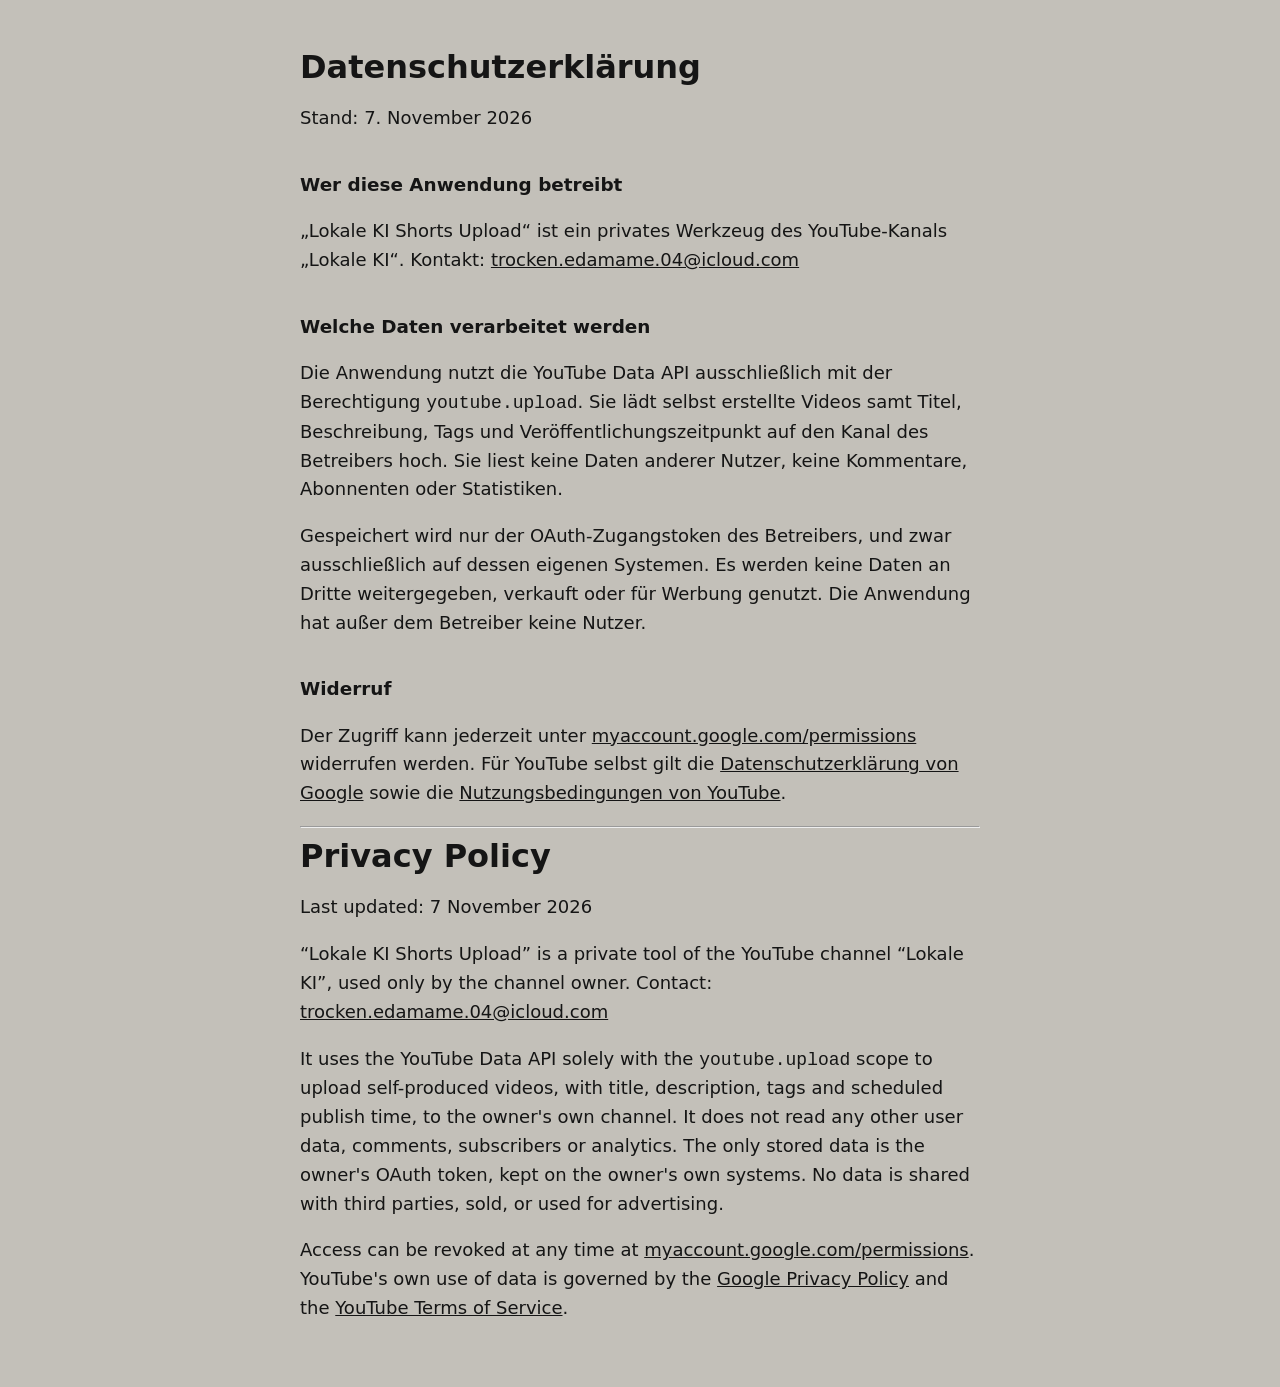
==== datenschutz.html @ 5244278d "Add files via upload" ====
<!doctype html>
<html lang="de">
<head>
<meta charset="utf-8">
<meta name="viewport" content="width=device-width, initial-scale=1">
<title>Datenschutz – Lokale KI</title>
<style>
  body { margin: 0; background: #C3C0B9; color: #151515; font: 18px/1.6 system-ui, -apple-system, "Segoe UI", sans-serif; }
  main { max-width: 680px; margin: 0 auto; padding: 48px 16px; }
  h1 { font-size: 2rem; line-height: 1.2; margin: 0 0 .5em; }
  h2 { font-size: 1.15rem; margin-top: 2em; }
  a { color: #151515; }
</style>
</head>
<body>
<main>
  <h1>Datenschutzerklärung</h1>
  <p>Stand: 7. November 2026</p>

  <h2>Wer diese Anwendung betreibt</h2>
  <p>„Lokale KI Shorts Upload“ ist ein privates Werkzeug des YouTube-Kanals „Lokale KI“.
     Kontakt: <a href="mailto:trocken.edamame.04@icloud.com">trocken.edamame.04@icloud.com</a></p>

  <h2>Welche Daten verarbeitet werden</h2>
  <p>Die Anwendung nutzt die YouTube Data API ausschließlich mit der Berechtigung <code>youtube.upload</code>.
     Sie lädt selbst erstellte Videos samt Titel, Beschreibung, Tags und Veröffentlichungszeitpunkt auf den Kanal
     des Betreibers hoch. Sie liest keine Daten anderer Nutzer, keine Kommentare, Abonnenten oder Statistiken.</p>
  <p>Gespeichert wird nur der OAuth-Zugangstoken des Betreibers, und zwar ausschließlich auf dessen eigenen Systemen.
     Es werden keine Daten an Dritte weitergegeben, verkauft oder für Werbung genutzt.
     Die Anwendung hat außer dem Betreiber keine Nutzer.</p>

  <h2>Widerruf</h2>
  <p>Der Zugriff kann jederzeit unter
     <a href="https://myaccount.google.com/permissions">myaccount.google.com/permissions</a> widerrufen werden.
     Für YouTube selbst gilt die <a href="https://policies.google.com/privacy">Datenschutzerklärung von Google</a>
     sowie die <a href="https://www.youtube.com/t/terms">Nutzungsbedingungen von YouTube</a>.</p>

  <hr>

  <h1>Privacy Policy</h1>
  <p>Last updated: 7 November 2026</p>
  <p>“Lokale KI Shorts Upload” is a private tool of the YouTube channel “Lokale KI”, used only by the channel owner.
     Contact: <a href="mailto:trocken.edamame.04@icloud.com">trocken.edamame.04@icloud.com</a></p>
  <p>It uses the YouTube Data API solely with the <code>youtube.upload</code> scope to upload self-produced videos,
     with title, description, tags and scheduled publish time, to the owner's own channel. It does not read any
     other user data, comments, subscribers or analytics. The only stored data is the owner's OAuth token, kept on the
     owner's own systems. No data is shared with third parties, sold, or used for advertising.</p>
  <p>Access can be revoked at any time at
     <a href="https://myaccount.google.com/permissions">myaccount.google.com/permissions</a>.
     YouTube's own use of data is governed by the <a href="https://policies.google.com/privacy">Google Privacy Policy</a>
     and the <a href="https://www.youtube.com/t/terms">YouTube Terms of Service</a>.</p>
</main>
</body>
</html>
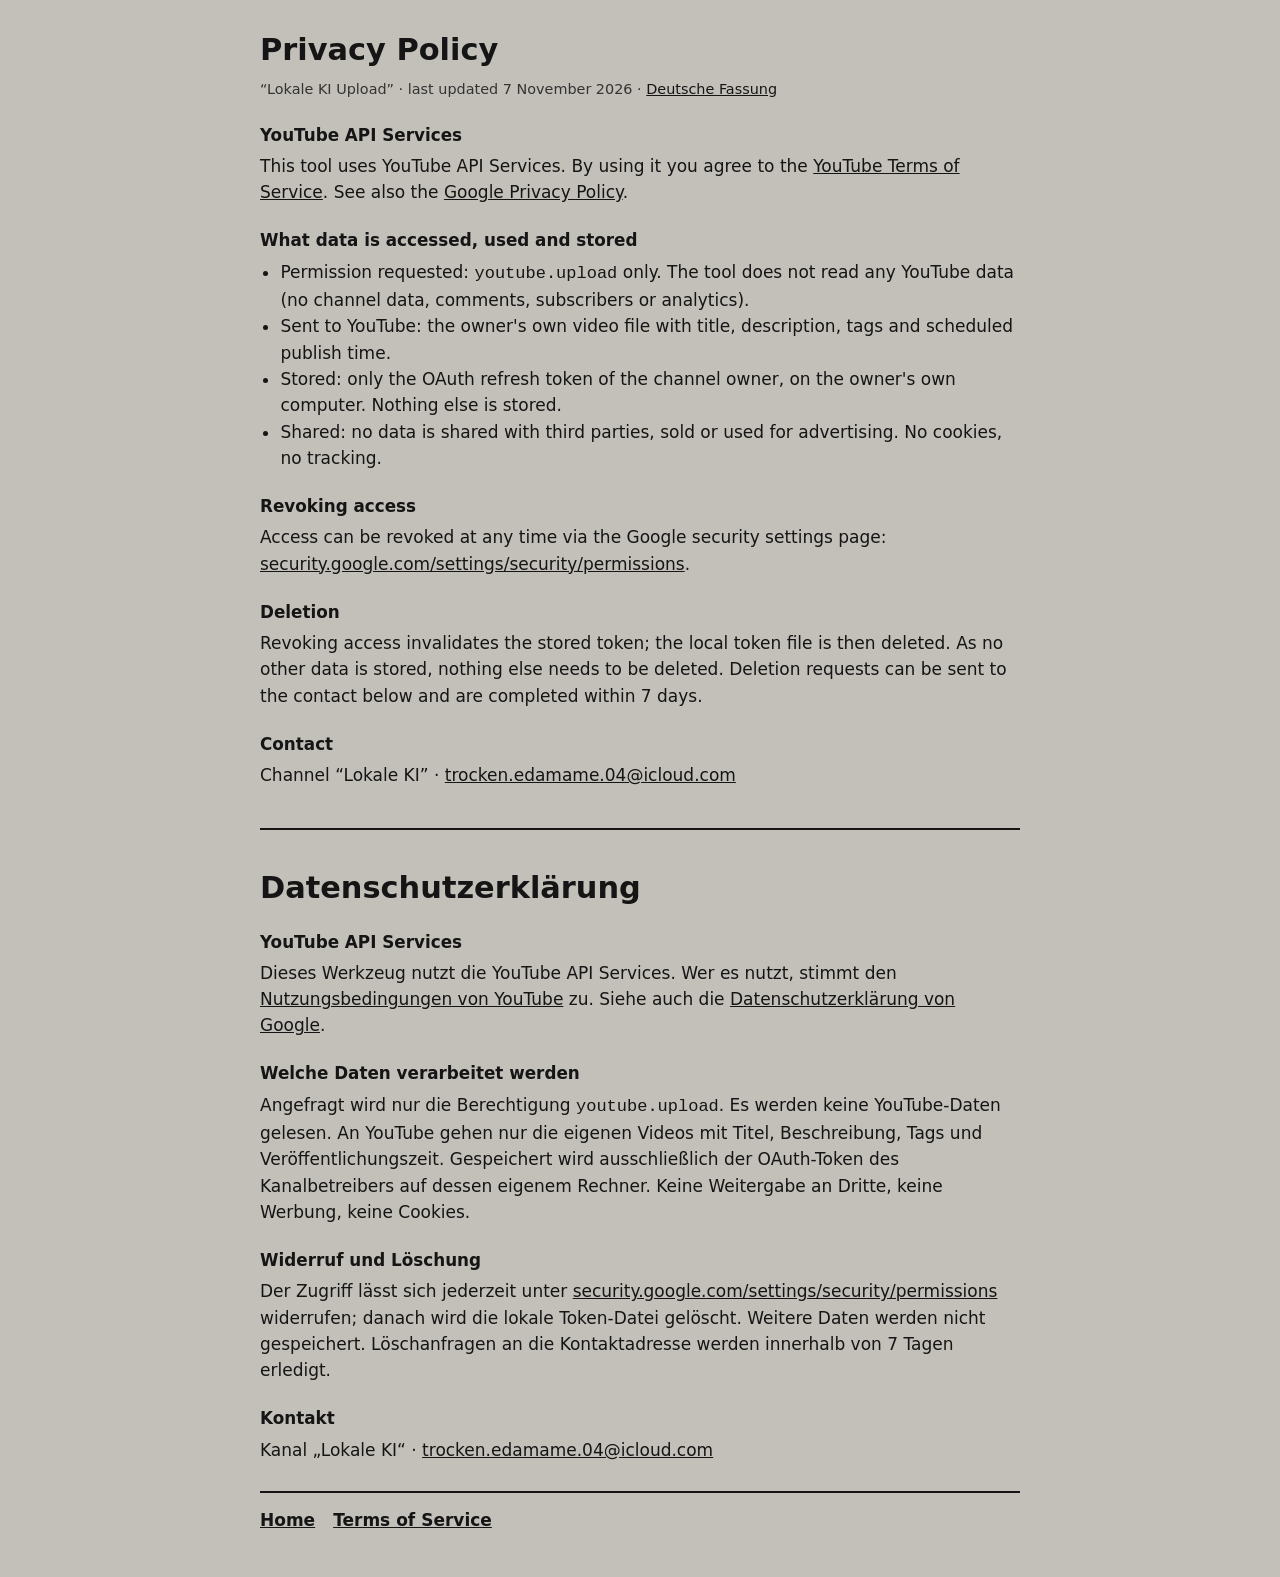
==== commit 2cc0df90: "Add files via upload" ====
--- a/datenschutz.html
+++ b/datenschutz.html
@@ -1,54 +1,62 @@
 <!doctype html>
-<html lang="de">
+<html lang="en">
 <head>
 <meta charset="utf-8">
 <meta name="viewport" content="width=device-width, initial-scale=1">
-<title>Datenschutz – Lokale KI</title>
-<style>
-  body { margin: 0; background: #C3C0B9; color: #151515; font: 18px/1.6 system-ui, -apple-system, "Segoe UI", sans-serif; }
-  main { max-width: 680px; margin: 0 auto; padding: 48px 16px; }
-  h1 { font-size: 2rem; line-height: 1.2; margin: 0 0 .5em; }
-  h2 { font-size: 1.15rem; margin-top: 2em; }
-  a { color: #151515; }
-</style>
+<title>Privacy Policy – Lokale KI Upload</title>
+<link rel="stylesheet" href="style.css">
 </head>
 <body>
 <main>
-  <h1>Datenschutzerklärung</h1>
-  <p>Stand: 7. November 2026</p>
+  <h1>Privacy Policy</h1>
+  <p class="small">“Lokale KI Upload” · last updated 7 November 2026 · <a href="#de">Deutsche Fassung</a></p>
 
-  <h2>Wer diese Anwendung betreibt</h2>
-  <p>„Lokale KI Shorts Upload“ ist ein privates Werkzeug des YouTube-Kanals „Lokale KI“.
-     Kontakt: <a href="mailto:trocken.edamame.04@icloud.com">trocken.edamame.04@icloud.com</a></p>
+  <h2>YouTube API Services</h2>
+  <p>This tool uses YouTube API Services. By using it you agree to the
+     <a href="https://www.youtube.com/t/terms">YouTube Terms of Service</a>.
+     See also the <a href="https://policies.google.com/privacy">Google Privacy Policy</a>.</p>
 
-  <h2>Welche Daten verarbeitet werden</h2>
-  <p>Die Anwendung nutzt die YouTube Data API ausschließlich mit der Berechtigung <code>youtube.upload</code>.
-     Sie lädt selbst erstellte Videos samt Titel, Beschreibung, Tags und Veröffentlichungszeitpunkt auf den Kanal
-     des Betreibers hoch. Sie liest keine Daten anderer Nutzer, keine Kommentare, Abonnenten oder Statistiken.</p>
-  <p>Gespeichert wird nur der OAuth-Zugangstoken des Betreibers, und zwar ausschließlich auf dessen eigenen Systemen.
-     Es werden keine Daten an Dritte weitergegeben, verkauft oder für Werbung genutzt.
-     Die Anwendung hat außer dem Betreiber keine Nutzer.</p>
+  <h2>What data is accessed, used and stored</h2>
+  <ul>
+    <li>Permission requested: <code>youtube.upload</code> only. The tool does not read any YouTube data
+        (no channel data, comments, subscribers or analytics).</li>
+    <li>Sent to YouTube: the owner's own video file with title, description, tags and scheduled publish time.</li>
+    <li>Stored: only the OAuth refresh token of the channel owner, on the owner's own computer. Nothing else is stored.</li>
+    <li>Shared: no data is shared with third parties, sold or used for advertising. No cookies, no tracking.</li>
+  </ul>
 
-  <h2>Widerruf</h2>
-  <p>Der Zugriff kann jederzeit unter
-     <a href="https://myaccount.google.com/permissions">myaccount.google.com/permissions</a> widerrufen werden.
-     Für YouTube selbst gilt die <a href="https://policies.google.com/privacy">Datenschutzerklärung von Google</a>
-     sowie die <a href="https://www.youtube.com/t/terms">Nutzungsbedingungen von YouTube</a>.</p>
+  <h2>Revoking access</h2>
+  <p>Access can be revoked at any time via the Google security settings page:
+     <a href="https://security.google.com/settings/security/permissions">security.google.com/settings/security/permissions</a>.</p>
+
+  <h2>Deletion</h2>
+  <p>Revoking access invalidates the stored token; the local token file is then deleted. As no other data is stored,
+     nothing else needs to be deleted. Deletion requests can be sent to the contact below and are completed within 7 days.</p>
+
+  <h2>Contact</h2>
+  <p>Channel “Lokale KI” · <a href="mailto:trocken.edamame.04@icloud.com">trocken.edamame.04@icloud.com</a></p>
 
   <hr>
 
-  <h1>Privacy Policy</h1>
-  <p>Last updated: 7 November 2026</p>
-  <p>“Lokale KI Shorts Upload” is a private tool of the YouTube channel “Lokale KI”, used only by the channel owner.
-     Contact: <a href="mailto:trocken.edamame.04@icloud.com">trocken.edamame.04@icloud.com</a></p>
-  <p>It uses the YouTube Data API solely with the <code>youtube.upload</code> scope to upload self-produced videos,
-     with title, description, tags and scheduled publish time, to the owner's own channel. It does not read any
-     other user data, comments, subscribers or analytics. The only stored data is the owner's OAuth token, kept on the
-     owner's own systems. No data is shared with third parties, sold, or used for advertising.</p>
-  <p>Access can be revoked at any time at
-     <a href="https://myaccount.google.com/permissions">myaccount.google.com/permissions</a>.
-     YouTube's own use of data is governed by the <a href="https://policies.google.com/privacy">Google Privacy Policy</a>
-     and the <a href="https://www.youtube.com/t/terms">YouTube Terms of Service</a>.</p>
+  <h1 id="de">Datenschutzerklärung</h1>
+  <h2>YouTube API Services</h2>
+  <p>Dieses Werkzeug nutzt die YouTube API Services. Wer es nutzt, stimmt den
+     <a href="https://www.youtube.com/t/terms">Nutzungsbedingungen von YouTube</a> zu.
+     Siehe auch die <a href="https://policies.google.com/privacy">Datenschutzerklärung von Google</a>.</p>
+  <h2>Welche Daten verarbeitet werden</h2>
+  <p>Angefragt wird nur die Berechtigung <code>youtube.upload</code>. Es werden keine YouTube-Daten gelesen.
+     An YouTube gehen nur die eigenen Videos mit Titel, Beschreibung, Tags und Veröffentlichungszeit.
+     Gespeichert wird ausschließlich der OAuth-Token des Kanalbetreibers auf dessen eigenem Rechner.
+     Keine Weitergabe an Dritte, keine Werbung, keine Cookies.</p>
+  <h2>Widerruf und Löschung</h2>
+  <p>Der Zugriff lässt sich jederzeit unter
+     <a href="https://security.google.com/settings/security/permissions">security.google.com/settings/security/permissions</a>
+     widerrufen; danach wird die lokale Token-Datei gelöscht. Weitere Daten werden nicht gespeichert.
+     Löschanfragen an die Kontaktadresse werden innerhalb von 7 Tagen erledigt.</p>
+  <h2>Kontakt</h2>
+  <p>Kanal „Lokale KI“ · <a href="mailto:trocken.edamame.04@icloud.com">trocken.edamame.04@icloud.com</a></p>
+
+  <nav><a href="index.html">Home</a><a href="nutzungsbedingungen.html">Terms of Service</a></nav>
 </main>
 </body>
 </html>
--- a/style.css
+++ b/style.css
@@ -0,0 +1,13 @@
+body { margin: 0; background: #C3C0B9; color: #151515; font: 17px/1.55 system-ui, -apple-system, "Segoe UI", sans-serif; }
+main { max-width: 760px; margin: 0 auto; padding: 32px 16px 48px; }
+h1 { font-size: 1.9rem; line-height: 1.2; margin: 0 0 .3em; }
+h2 { font-size: 1.05rem; margin: 1.3em 0 .2em; }
+p, ul { margin: .3em 0; }
+ul { padding-left: 1.2em; }
+.tag { display: inline-block; background: #E2471B; color: #fff; font: 600 .8rem/1 ui-monospace, monospace; padding: 6px 10px; letter-spacing: .05em; margin-bottom: 12px; }
+.yt { display: inline-flex; align-items: center; gap: 8px; border: 2px solid #151515; padding: 6px 12px; font-weight: 600; margin: 12px 0; }
+nav { margin-top: 28px; padding-top: 14px; border-top: 2px solid #151515; font-weight: 600; }
+nav a { margin-right: 18px; }
+a { color: #151515; }
+.small { font-size: .9rem; color: #333; }
+hr { border: 0; border-top: 2px solid #151515; margin: 40px 0; }
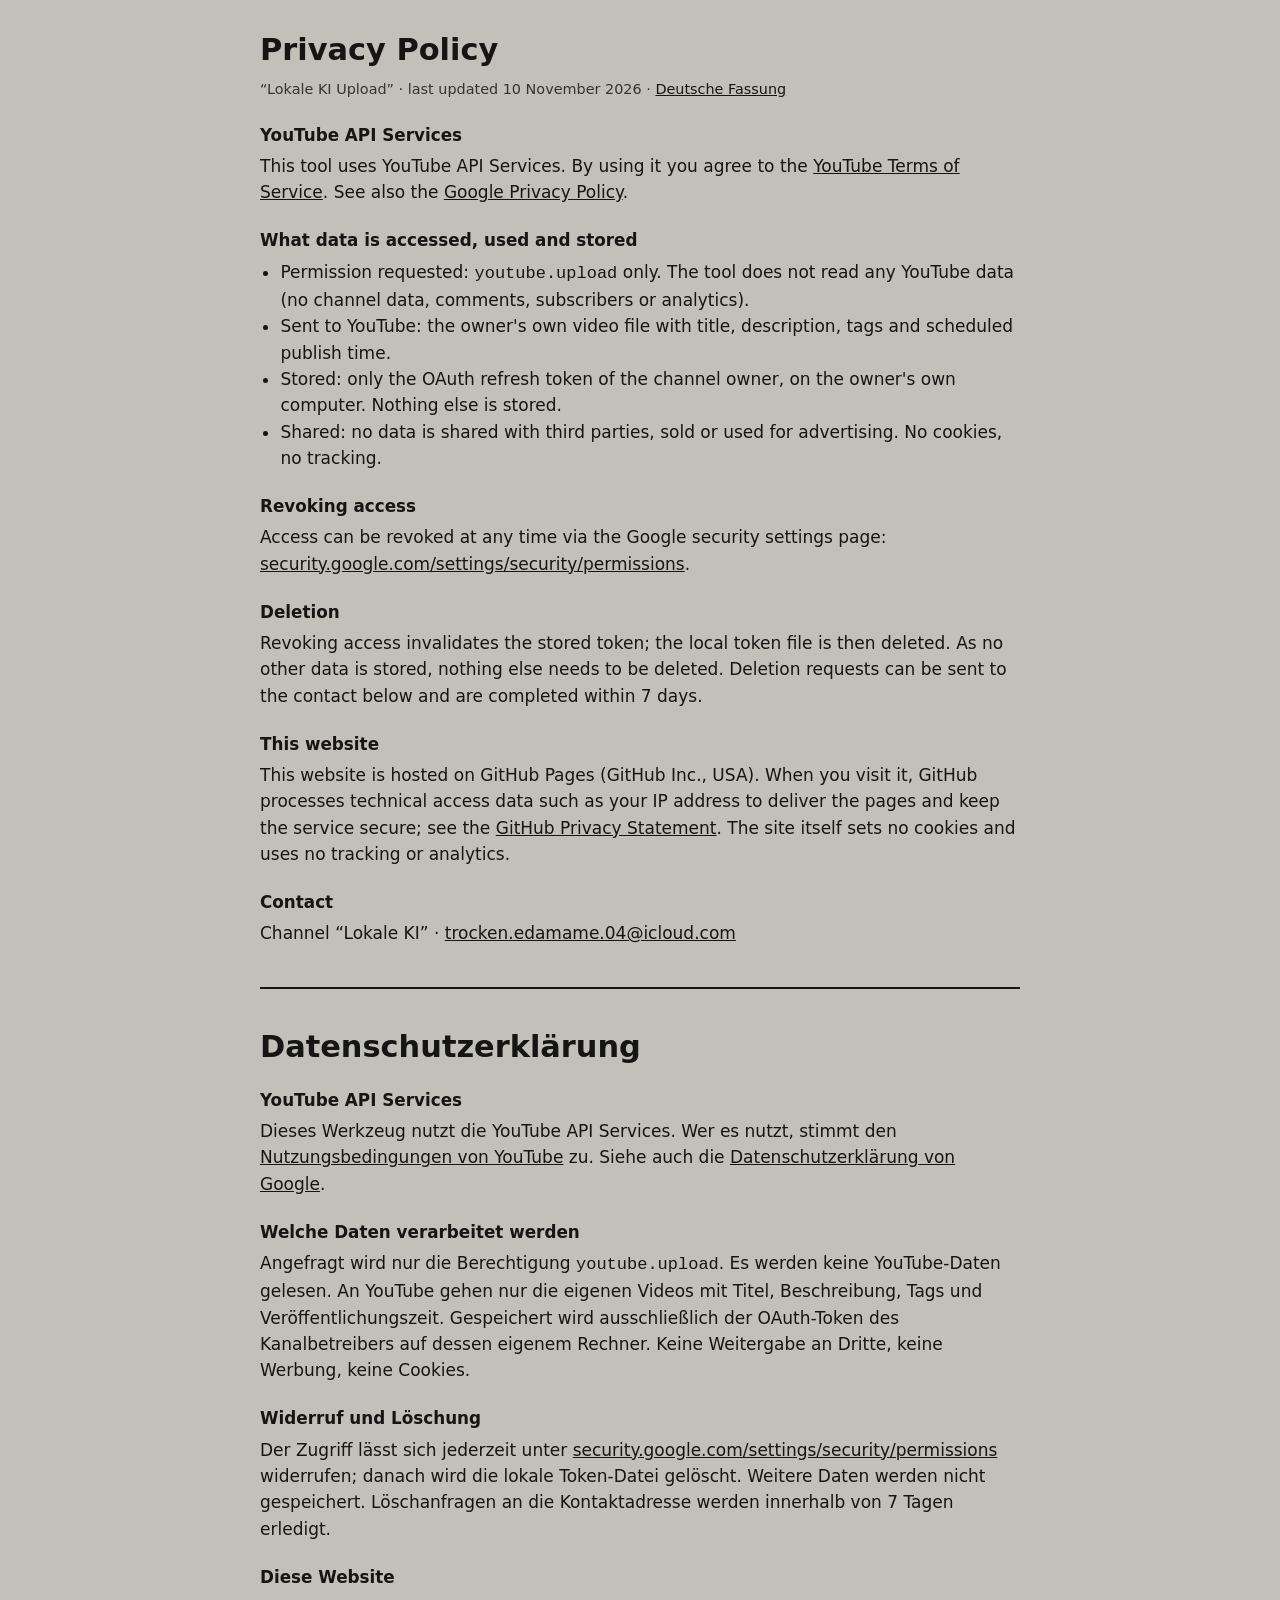
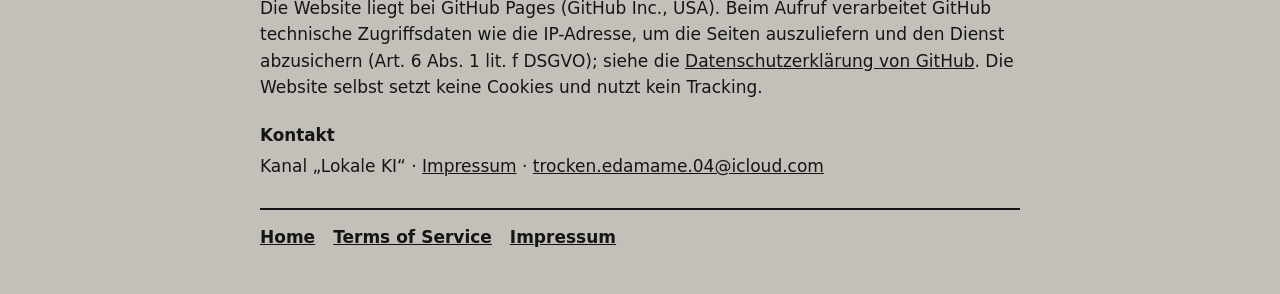
==== commit 079c9efb: "Impressum ergänzt, Datenschutz um Hosting (GitHub Pages) erweitert Co-Authored-By: Claude Opus 5.5 <" ====
--- a/datenschutz.html
+++ b/datenschutz.html
@@ -9,7 +9,7 @@
 <body>
 <main>
   <h1>Privacy Policy</h1>
-  <p class="small">“Lokale KI Upload” · last updated 7 November 2026 · <a href="#de">Deutsche Fassung</a></p>
+  <p class="small">“Lokale KI Upload” · last updated 10 November 2026 · <a href="#de">Deutsche Fassung</a></p>
 
   <h2>YouTube API Services</h2>
   <p>This tool uses YouTube API Services. By using it you agree to the
@@ -33,6 +33,12 @@
   <p>Revoking access invalidates the stored token; the local token file is then deleted. As no other data is stored,
      nothing else needs to be deleted. Deletion requests can be sent to the contact below and are completed within 7 days.</p>
 
+  <h2>This website</h2>
+  <p>This website is hosted on GitHub Pages (GitHub Inc., USA). When you visit it, GitHub processes technical access data
+     such as your IP address to deliver the pages and keep the service secure; see the
+     <a href="https://docs.github.com/en/site-policy/privacy-policies/github-general-privacy-statement">GitHub Privacy Statement</a>.
+     The site itself sets no cookies and uses no tracking or analytics.</p>
+
   <h2>Contact</h2>
   <p>Channel “Lokale KI” · <a href="mailto:trocken.edamame.04@icloud.com">trocken.edamame.04@icloud.com</a></p>
 
@@ -53,10 +59,15 @@
      <a href="https://security.google.com/settings/security/permissions">security.google.com/settings/security/permissions</a>
      widerrufen; danach wird die lokale Token-Datei gelöscht. Weitere Daten werden nicht gespeichert.
      Löschanfragen an die Kontaktadresse werden innerhalb von 7 Tagen erledigt.</p>
+  <h2>Diese Website</h2>
+  <p>Die Website liegt bei GitHub Pages (GitHub Inc., USA). Beim Aufruf verarbeitet GitHub technische Zugriffsdaten wie die
+     IP-Adresse, um die Seiten auszuliefern und den Dienst abzusichern (Art. 6 Abs. 1 lit. f DSGVO); siehe die
+     <a href="https://docs.github.com/de/site-policy/privacy-policies/github-general-privacy-statement">Datenschutzerklärung von GitHub</a>.
+     Die Website selbst setzt keine Cookies und nutzt kein Tracking.</p>
   <h2>Kontakt</h2>
-  <p>Kanal „Lokale KI“ · <a href="mailto:trocken.edamame.04@icloud.com">trocken.edamame.04@icloud.com</a></p>
+  <p>Kanal „Lokale KI“ · <a href="impressum.html">Impressum</a> · <a href="mailto:trocken.edamame.04@icloud.com">trocken.edamame.04@icloud.com</a></p>
 
-  <nav><a href="index.html">Home</a><a href="nutzungsbedingungen.html">Terms of Service</a></nav>
+  <nav><a href="index.html">Home</a><a href="nutzungsbedingungen.html">Terms of Service</a><a href="impressum.html">Impressum</a></nav>
 </main>
 </body>
 </html>
